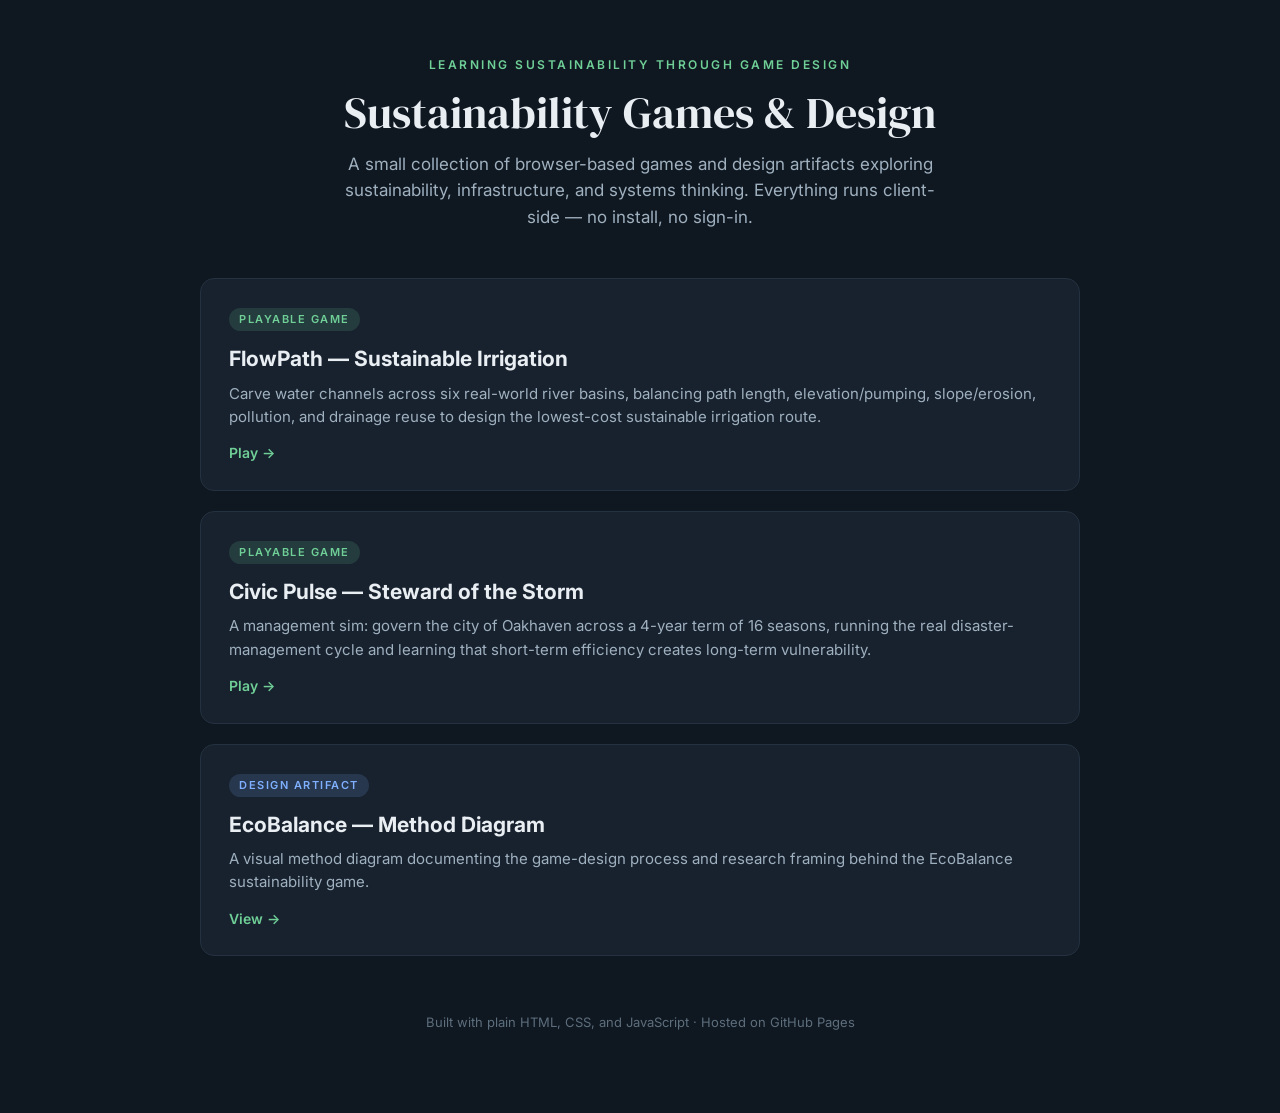
==== index.html @ ad5b2f74 "Add sustainability games and landing page - FlowPath: sustainable irrigation puzzle (Games_02/) - Ci" ====
<!DOCTYPE html>
<html lang="en">
<head>
<meta charset="UTF-8">
<meta name="viewport" content="width=device-width, initial-scale=1.0">
<title>Sustainability Games &amp; Design</title>
<style>
  @import url('https://fonts.googleapis.com/css2?family=Inter:wght@300;400;500;600;700;800&family=DM+Serif+Display&display=swap');
  * { box-sizing: border-box; margin: 0; padding: 0; }
  body {
    background: #0f1720;
    color: #e9eef3;
    font-family: 'Inter', system-ui, sans-serif;
    min-height: 100vh;
    padding: 56px 20px 80px;
    line-height: 1.55;
  }
  .wrap { max-width: 880px; margin: 0 auto; }
  header { text-align: center; margin-bottom: 48px; }
  .eyebrow {
    font-size: 12px; font-weight: 600; letter-spacing: 2.5px;
    text-transform: uppercase; color: #6fcf97; margin-bottom: 14px;
  }
  h1 {
    font-family: 'DM Serif Display', serif; font-weight: 400;
    font-size: 44px; line-height: 1.1; margin-bottom: 14px;
  }
  .lede { color: #9fb0bf; font-size: 17px; max-width: 620px; margin: 0 auto; }
  .grid { display: grid; gap: 20px; }
  .card {
    display: block; text-decoration: none; color: inherit;
    background: #18222e; border: 1px solid #243140; border-radius: 14px;
    padding: 26px 28px; transition: transform .15s ease, border-color .15s ease, background .15s ease;
  }
  .card:hover { transform: translateY(-3px); border-color: #6fcf97; background: #1c2836; }
  .card-tag {
    display: inline-block; font-size: 11px; font-weight: 600; letter-spacing: 1.5px;
    text-transform: uppercase; padding: 3px 10px; border-radius: 999px; margin-bottom: 12px;
  }
  .tag-game { background: rgba(111,207,151,.15); color: #6fcf97; }
  .tag-design { background: rgba(127,176,255,.15); color: #7fb0ff; }
  .card h2 { font-size: 21px; font-weight: 700; margin-bottom: 6px; }
  .card p { color: #9fb0bf; font-size: 15px; }
  .card .go { margin-top: 14px; font-size: 14px; font-weight: 600; color: #6fcf97; }
  footer { margin-top: 56px; text-align: center; color: #5d6e7d; font-size: 13px; }
</style>
</head>
<body>
  <div class="wrap">
    <header>
      <div class="eyebrow">Learning Sustainability Through Game Design</div>
      <h1>Sustainability Games &amp; Design</h1>
      <p class="lede">A small collection of browser-based games and design artifacts exploring sustainability,
        infrastructure, and systems thinking. Everything runs client-side — no install, no sign-in.</p>
    </header>

    <div class="grid">
      <a class="card" href="Games_02/index.html">
        <span class="card-tag tag-game">Playable Game</span>
        <h2>FlowPath — Sustainable Irrigation</h2>
        <p>Carve water channels across six real-world river basins, balancing path length, elevation/pumping,
          slope/erosion, pollution, and drainage reuse to design the lowest-cost sustainable irrigation route.</p>
        <div class="go">Play →</div>
      </a>

      <a class="card" href="Games_02/civic-pulse/index.html">
        <span class="card-tag tag-game">Playable Game</span>
        <h2>Civic Pulse — Steward of the Storm</h2>
        <p>A management sim: govern the city of Oakhaven across a 4-year term of 16 seasons, running the real
          disaster-management cycle and learning that short-term efficiency creates long-term vulnerability.</p>
        <div class="go">Play →</div>
      </a>

      <a class="card" href="Games_01/Method_Diagram_EcoBalance.html">
        <span class="card-tag tag-design">Design Artifact</span>
        <h2>EcoBalance — Method Diagram</h2>
        <p>A visual method diagram documenting the game-design process and research framing behind the
          EcoBalance sustainability game.</p>
        <div class="go">View →</div>
      </a>
    </div>

    <footer>Built with plain HTML, CSS, and JavaScript · Hosted on GitHub Pages</footer>
  </div>
</body>
</html>
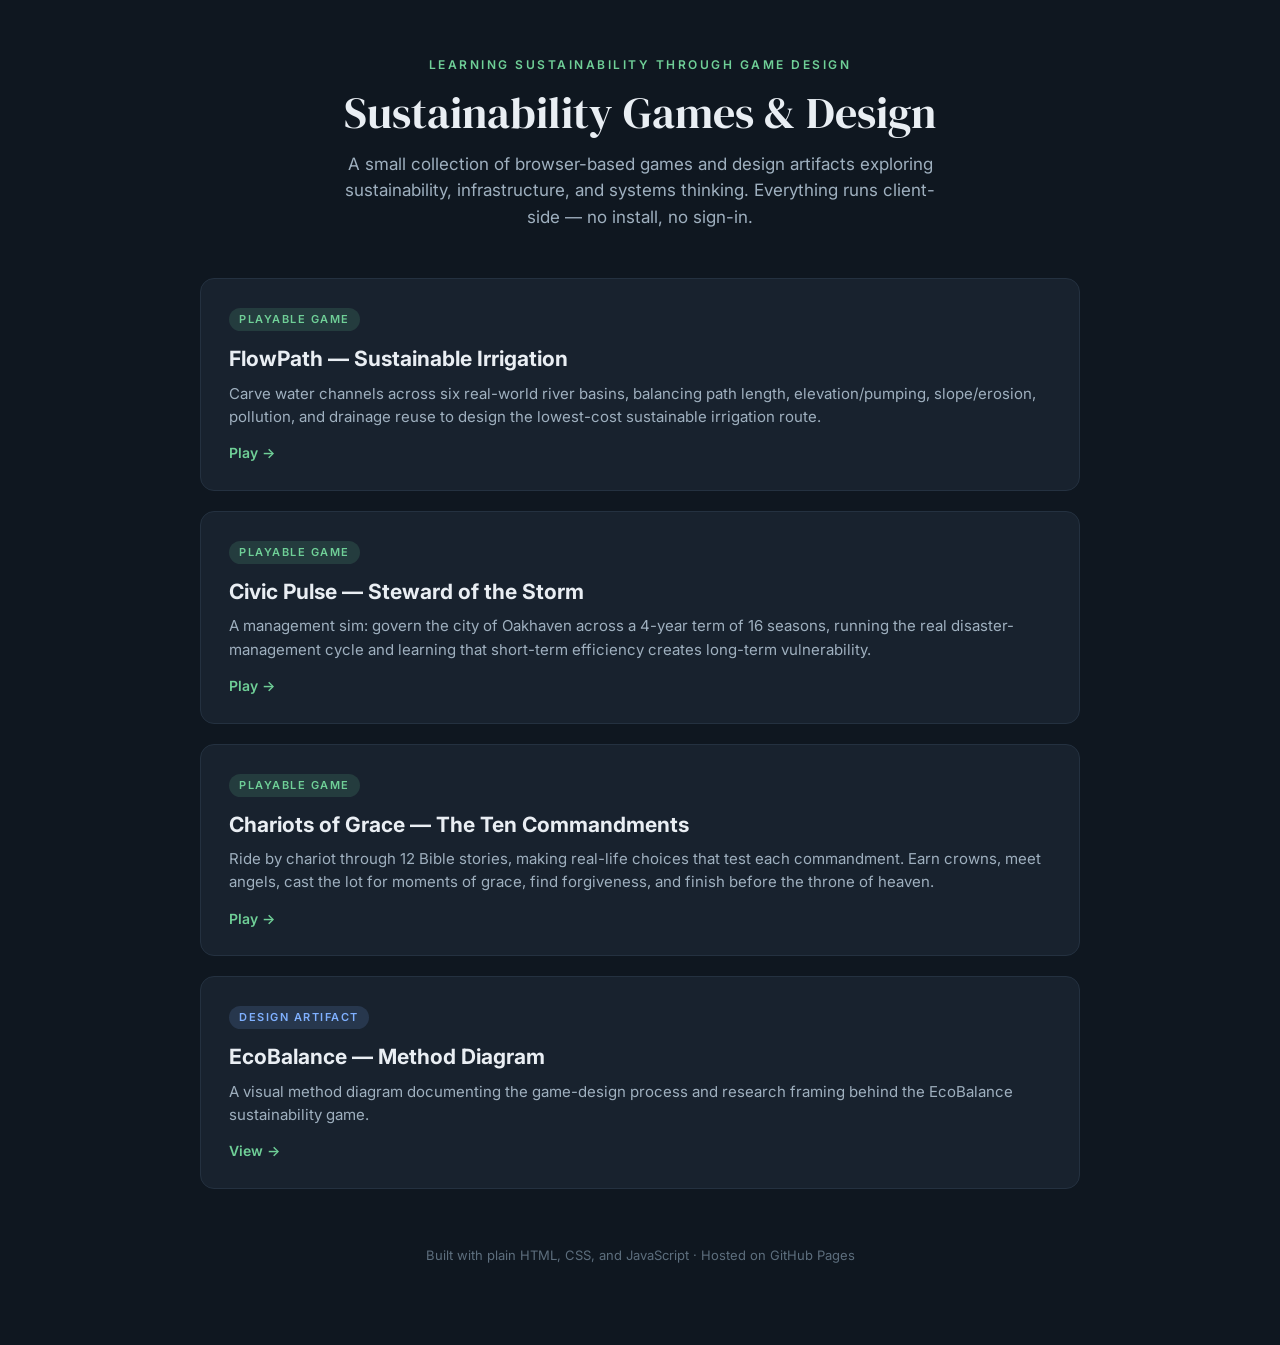
==== commit 3f3b2011: "Add Chariots of Grace: Ten Commandments Bible-stories game - 12-stop chariot journey: a Bible story " ====
--- a/index.html
+++ b/index.html
@@ -71,6 +71,14 @@
         <div class="go">Play →</div>
       </a>
 
+      <a class="card" href="Games_02/chariots-of-grace/index.html">
+        <span class="card-tag tag-game">Playable Game</span>
+        <h2>Chariots of Grace — The Ten Commandments</h2>
+        <p>Ride by chariot through 12 Bible stories, making real-life choices that test each commandment. Earn crowns,
+          meet angels, cast the lot for moments of grace, find forgiveness, and finish before the throne of heaven.</p>
+        <div class="go">Play →</div>
+      </a>
+
       <a class="card" href="Games_01/Method_Diagram_EcoBalance.html">
         <span class="card-tag tag-design">Design Artifact</span>
         <h2>EcoBalance — Method Diagram</h2>
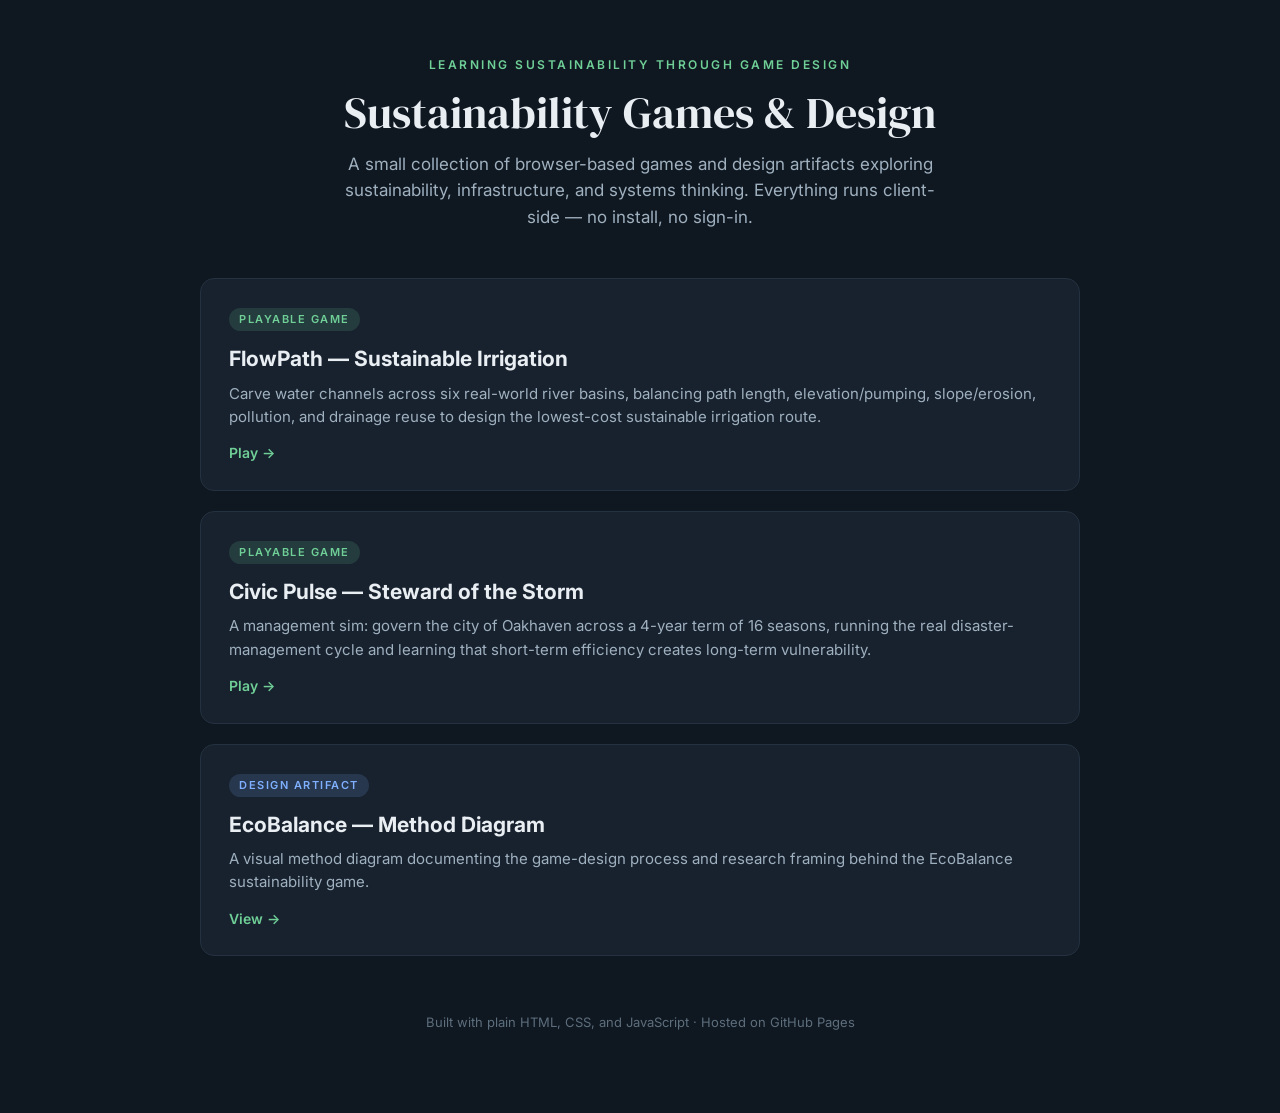
==== commit 5713c35e: "Move Chariots of Grace to GiggleByte-Hub/Chariots-of-Grace Remove the game folder and its landing-pa" ====
--- a/index.html
+++ b/index.html
@@ -71,14 +71,6 @@
         <div class="go">Play →</div>
       </a>
 
-      <a class="card" href="Games_02/chariots-of-grace/index.html">
-        <span class="card-tag tag-game">Playable Game</span>
-        <h2>Chariots of Grace — The Ten Commandments</h2>
-        <p>Ride by chariot through 12 Bible stories, making real-life choices that test each commandment. Earn crowns,
-          meet angels, cast the lot for moments of grace, find forgiveness, and finish before the throne of heaven.</p>
-        <div class="go">Play →</div>
-      </a>
-
       <a class="card" href="Games_01/Method_Diagram_EcoBalance.html">
         <span class="card-tag tag-design">Design Artifact</span>
         <h2>EcoBalance — Method Diagram</h2>
